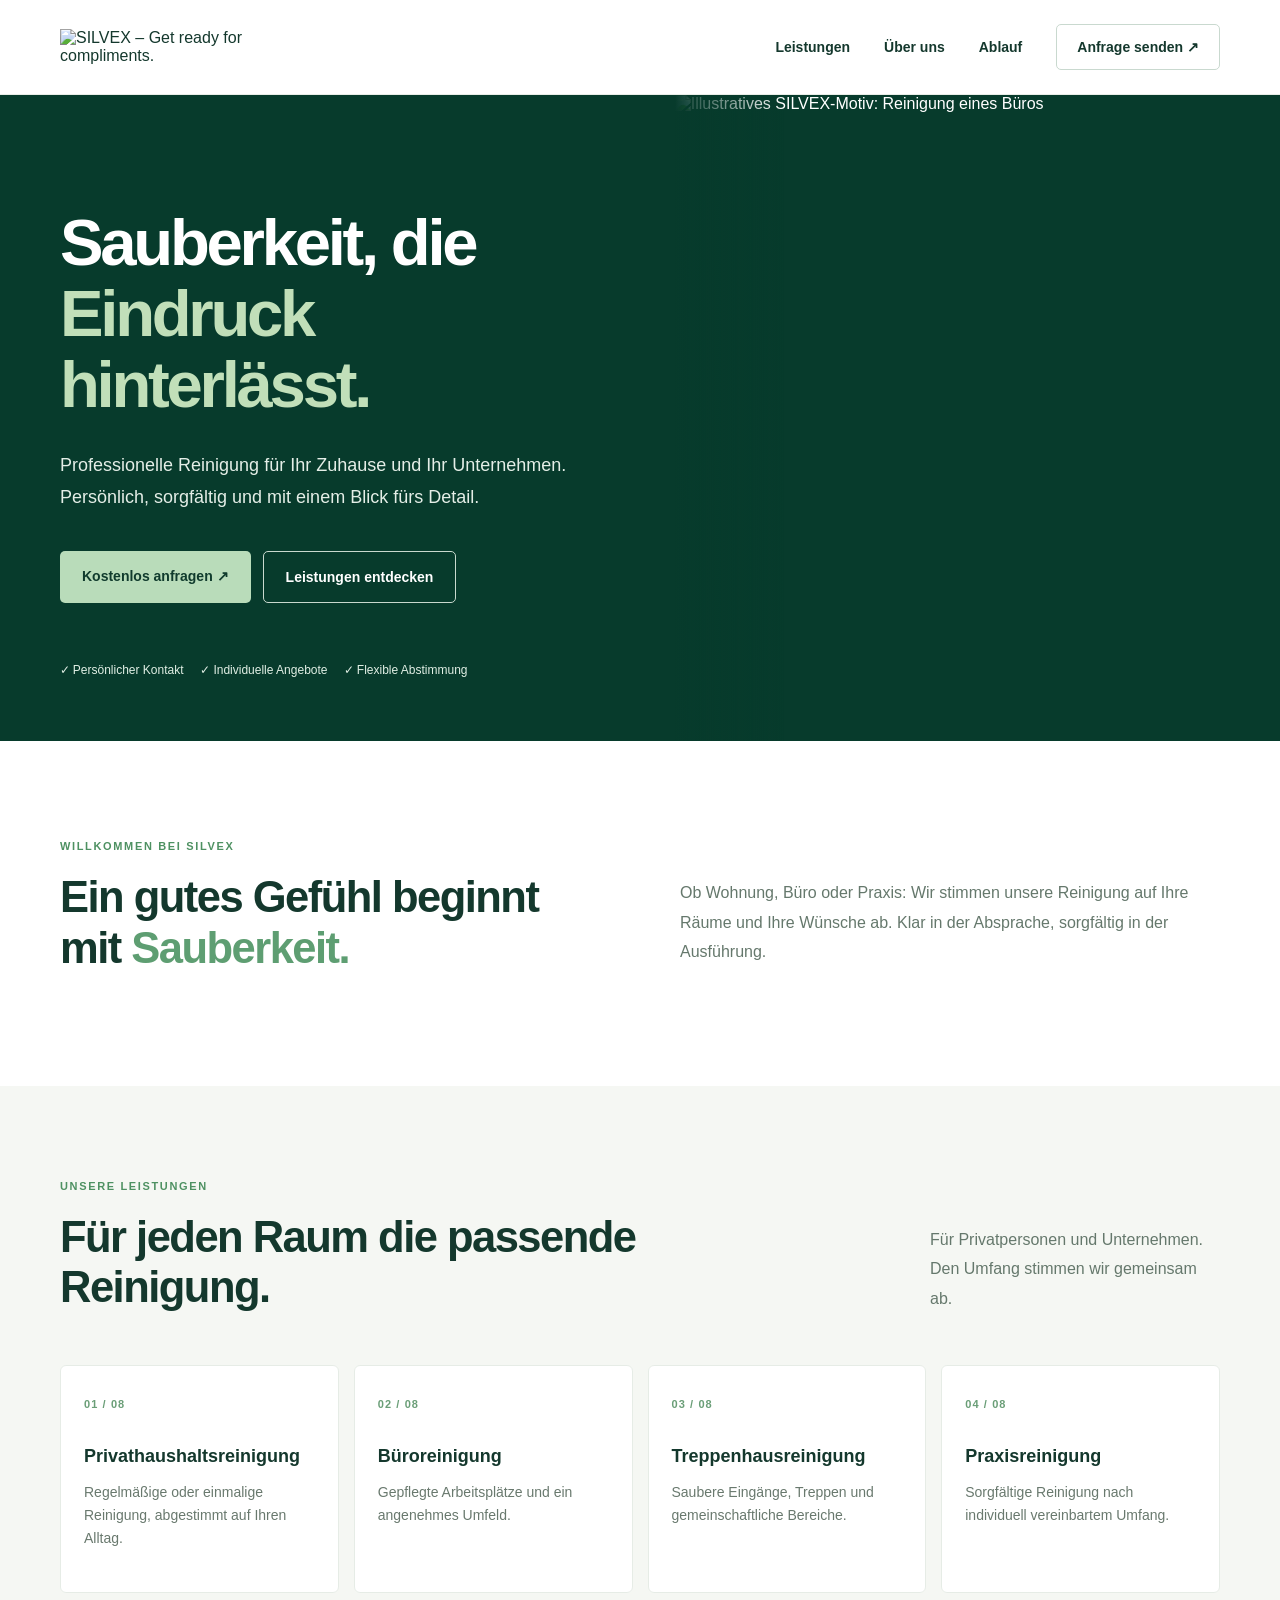
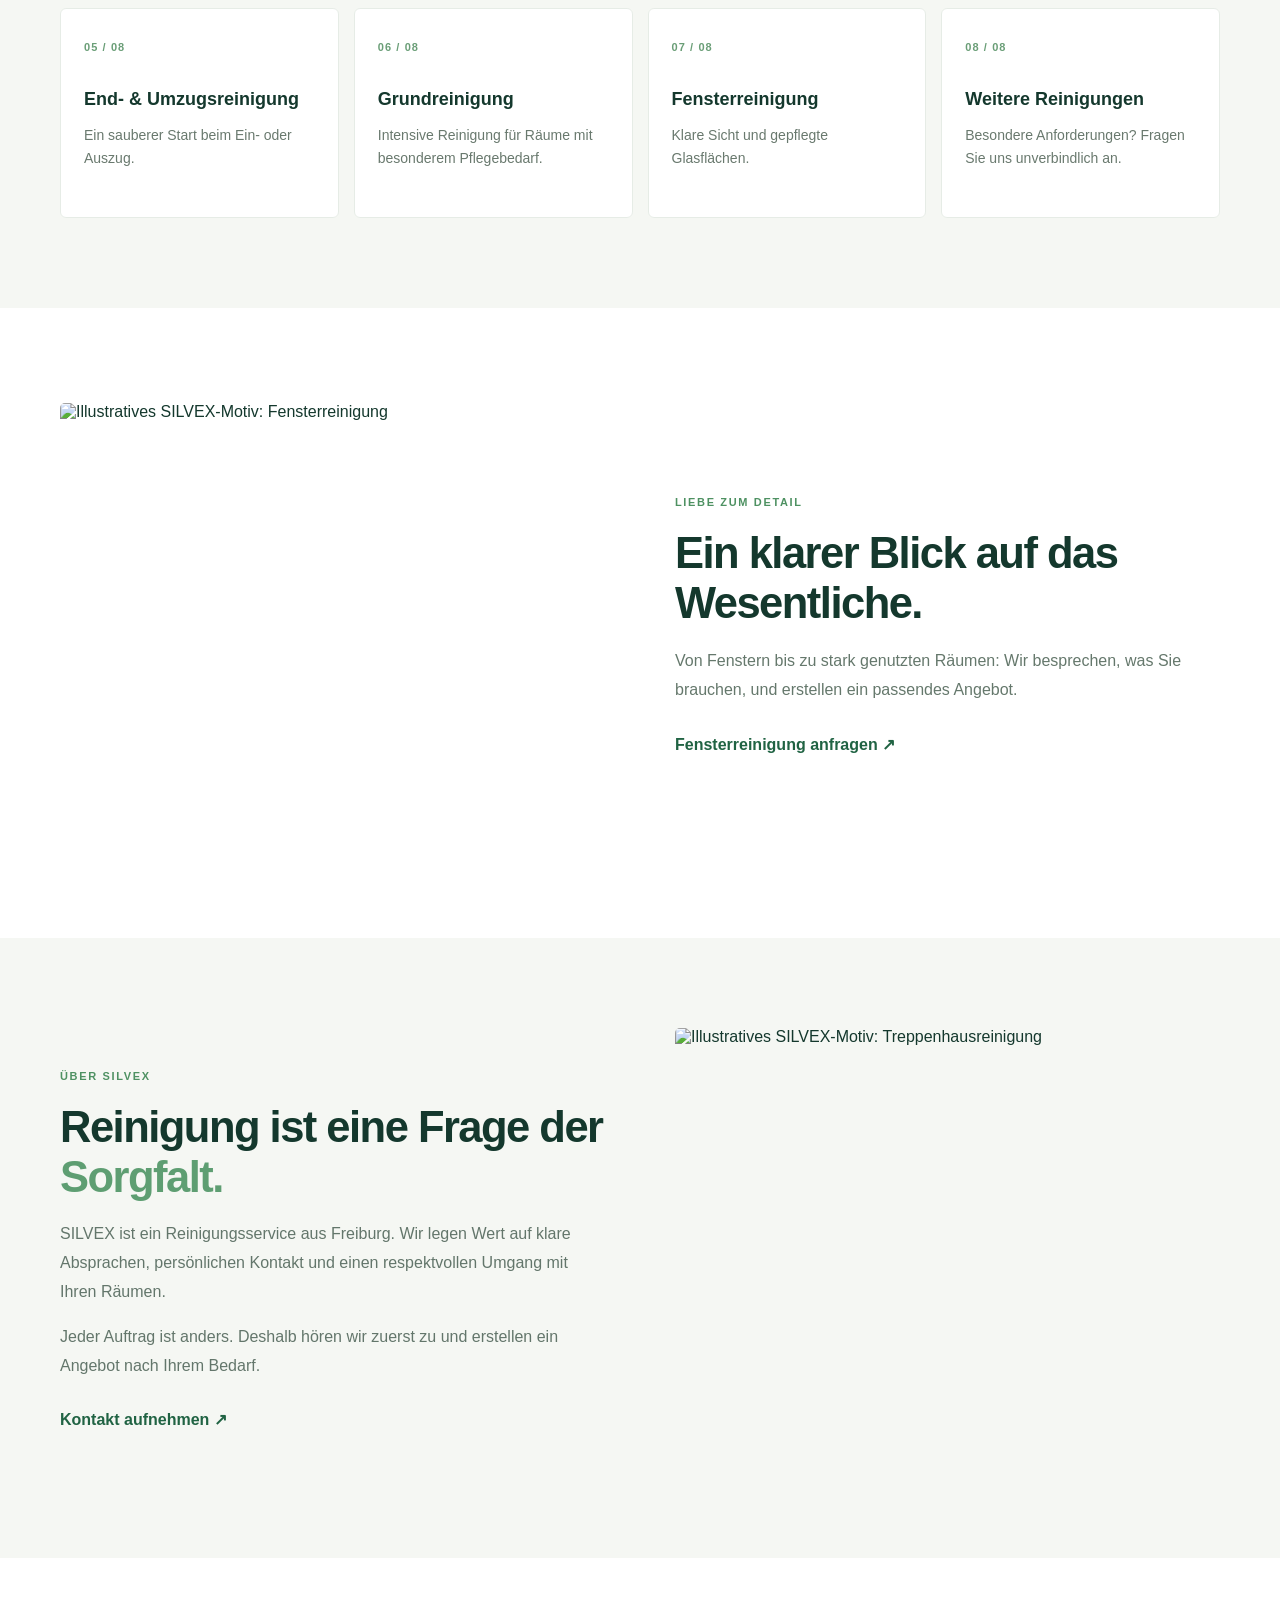
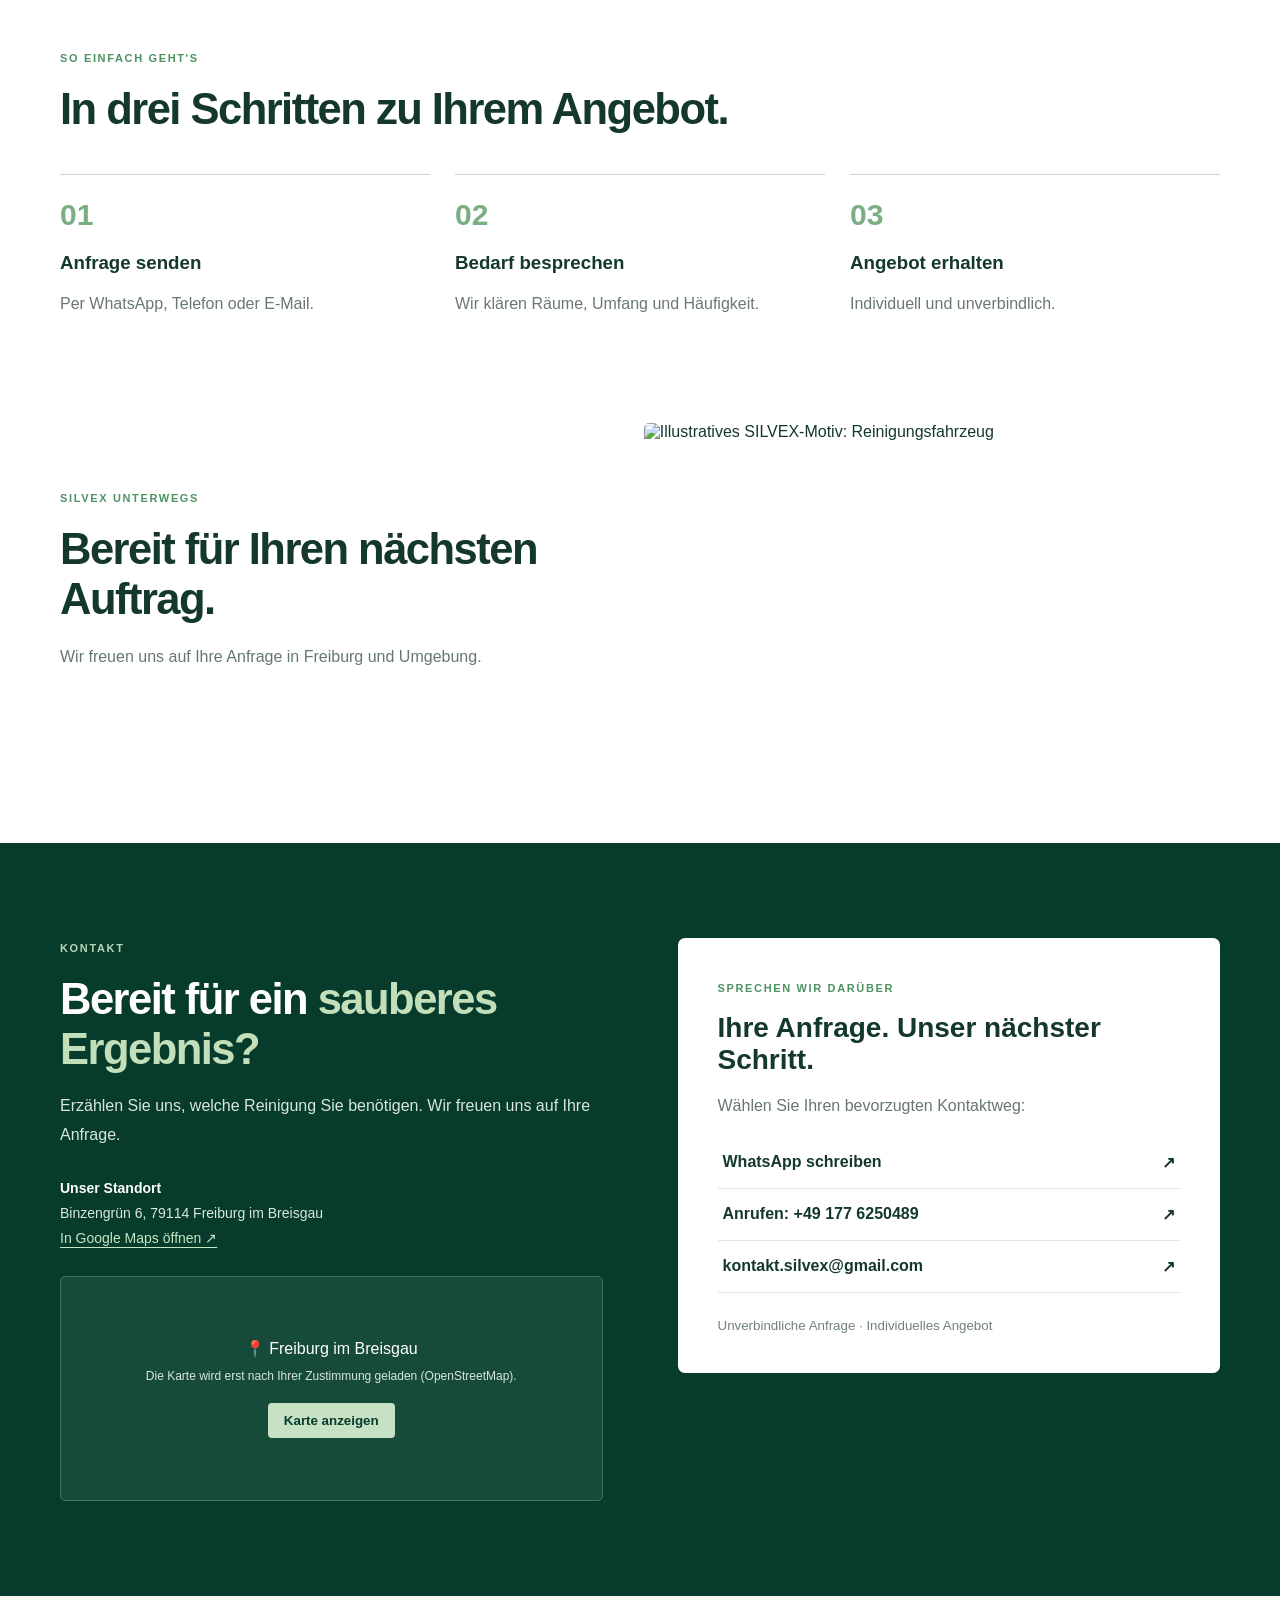
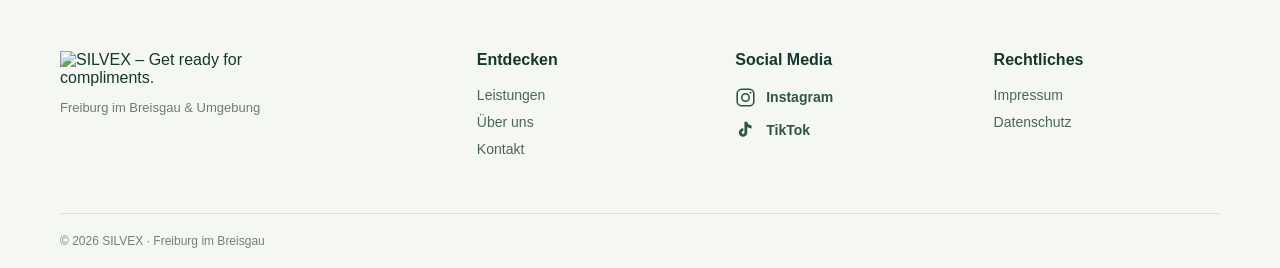
==== index.html @ 8d00cd8f "Add files via upload" ====
<!doctype html><html lang="de"><head><meta charset="utf-8"><meta name="viewport" content="width=device-width,initial-scale=1"><meta name="theme-color" content="#083a2b"><meta name="description" content="SILVEX Reinigung in Freiburg: Privathaushalte, Büros, Treppenhäuser, Praxen, Fenster und mehr. Jetzt unverbindlich anfragen."><title>SILVEX | Reinigung in Freiburg</title><link rel="stylesheet" href="styles.css"></head><body>
<header class="top"><div class="wrap nav"><a class="brand" href="#start"><img src="assets/silvex-logo.webp" alt="SILVEX – Get ready for compliments."></a><button class="menu" aria-expanded="false" aria-controls="navlinks" aria-label="Menü öffnen">☰</button><nav id="navlinks"><a href="#leistungen">Leistungen</a><a href="#ueber-uns">Über uns</a><a href="#ablauf">Ablauf</a><a class="navcta" href="#kontakt">Anfrage senden ↗</a></nav></div></header>
<main><section class="hero" id="start"><div class="wrap hero-grid"><div class="hero-text"><h1>Sauberkeit, die <em>Eindruck hinterlässt.</em></h1><p>Professionelle Reinigung für Ihr Zuhause und Ihr Unternehmen. Persönlich, sorgfältig und mit einem Blick fürs Detail.</p><div class="actions"><a class="btn primary" href="#kontakt">Kostenlos anfragen ↗</a><a class="btn outline" href="#leistungen">Leistungen entdecken</a></div><div class="trust"><span>✓ Persönlicher Kontakt</span><span>✓ Individuelle Angebote</span><span>✓ Flexible Abstimmung</span></div></div><div class="hero-photo"><img src="assets/buero.webp" alt="Illustratives SILVEX-Motiv: Reinigung eines Büros"></div></div></section>
<section class="intro wrap"><span class="kicker">WILLKOMMEN BEI SILVEX</span><div class="intro-grid"><h2>Ein gutes Gefühl beginnt mit <i>Sauberkeit.</i></h2><p>Ob Wohnung, Büro oder Praxis: Wir stimmen unsere Reinigung auf Ihre Räume und Ihre Wünsche ab. Klar in der Absprache, sorgfältig in der Ausführung.</p></div></section>
<section class="services" id="leistungen"><div class="wrap"><div class="section-head"><div><span class="kicker">UNSERE LEISTUNGEN</span><h2>Für jeden Raum die passende Reinigung.</h2></div><p>Für Privatpersonen und Unternehmen. Den Umfang stimmen wir gemeinsam ab.</p></div><div class="cards"><article class="service"><span class="num">01 / 08</span><h3>Privathaushaltsreinigung</h3><p>Regelmäßige oder einmalige Reinigung, abgestimmt auf Ihren Alltag.</p></article><article class="service"><span class="num">02 / 08</span><h3>Büroreinigung</h3><p>Gepflegte Arbeitsplätze und ein angenehmes Umfeld.</p></article><article class="service"><span class="num">03 / 08</span><h3>Treppenhausreinigung</h3><p>Saubere Eingänge, Treppen und gemeinschaftliche Bereiche.</p></article><article class="service"><span class="num">04 / 08</span><h3>Praxisreinigung</h3><p>Sorgfältige Reinigung nach individuell vereinbartem Umfang.</p></article><article class="service"><span class="num">05 / 08</span><h3>End- & Umzugsreinigung</h3><p>Ein sauberer Start beim Ein- oder Auszug.</p></article><article class="service"><span class="num">06 / 08</span><h3>Grundreinigung</h3><p>Intensive Reinigung für Räume mit besonderem Pflegebedarf.</p></article><article class="service"><span class="num">07 / 08</span><h3>Fensterreinigung</h3><p>Klare Sicht und gepflegte Glasflächen.</p></article><article class="service"><span class="num">08 / 08</span><h3>Weitere Reinigungen</h3><p>Besondere Anforderungen? Fragen Sie uns unverbindlich an.</p></article></div></div></section>
<section class="feature wrap"><div class="feature-photo"><img loading="lazy" src="assets/fenster.webp" alt="Illustratives SILVEX-Motiv: Fensterreinigung"></div><div class="feature-text"><span class="kicker">LIEBE ZUM DETAIL</span><h2>Ein klarer Blick auf das Wesentliche.</h2><p>Von Fenstern bis zu stark genutzten Räumen: Wir besprechen, was Sie brauchen, und erstellen ein passendes Angebot.</p><a class="text-link" href="#kontakt">Fensterreinigung anfragen ↗</a></div></section>
<section class="about" id="ueber-uns"><div class="wrap about-grid"><div class="about-copy"><span class="kicker">ÜBER SILVEX</span><h2>Reinigung ist eine Frage der <i>Sorgfalt.</i></h2><p>SILVEX ist ein Reinigungsservice aus Freiburg. Wir legen Wert auf klare Absprachen, persönlichen Kontakt und einen respektvollen Umgang mit Ihren Räumen.</p><p>Jeder Auftrag ist anders. Deshalb hören wir zuerst zu und erstellen ein Angebot nach Ihrem Bedarf.</p><a class="text-link" href="#kontakt">Kontakt aufnehmen ↗</a></div><div class="about-photo"><img loading="lazy" src="assets/treppen.webp" alt="Illustratives SILVEX-Motiv: Treppenhausreinigung"></div></div></section>
<section class="process" id="ablauf"><div class="wrap"><span class="kicker">SO EINFACH GEHT'S</span><h2>In drei Schritten zu Ihrem Angebot.</h2><div class="steps"><div><b>01</b><h3>Anfrage senden</h3><p>Per WhatsApp, Telefon oder E-Mail.</p></div><div><b>02</b><h3>Bedarf besprechen</h3><p>Wir klären Räume, Umfang und Häufigkeit.</p></div><div><b>03</b><h3>Angebot erhalten</h3><p>Individuell und unverbindlich.</p></div></div></div></section>
<section class="showcase wrap"><div><span class="kicker">SILVEX UNTERWEGS</span><h2>Bereit für Ihren nächsten Auftrag.</h2><p>Wir freuen uns auf Ihre Anfrage in Freiburg und Umgebung.</p></div><img loading="lazy" src="assets/fahrzeug.webp" alt="Illustratives SILVEX-Motiv: Reinigungsfahrzeug"></section>
<section class="contact" id="kontakt"><div class="wrap contact-grid"><div><span class="kicker light">KONTAKT</span><h2>Bereit für ein <i>sauberes Ergebnis?</i></h2><p>Erzählen Sie uns, welche Reinigung Sie benötigen. Wir freuen uns auf Ihre Anfrage.</p><div class="location"><strong>Unser Standort</strong><span>Binzengrün 6, 79114 Freiburg im Breisgau</span><a href="https://www.google.com/maps/search/?api=1&query=Binzengr%C3%BCn+6%2C+79114+Freiburg+im+Breisgau" target="_blank" rel="noopener noreferrer">In Google Maps öffnen ↗</a></div><div class="map" id="map"><div id="map-placeholder"><span>📍 Freiburg im Breisgau</span><p>Die Karte wird erst nach Ihrer Zustimmung geladen (OpenStreetMap).</p><button id="load-map" type="button">Karte anzeigen</button></div></div></div><div class="contact-card"><span class="kicker">SPRECHEN WIR DARÜBER</span><h3>Ihre Anfrage. Unser nächster Schritt.</h3><p>Wählen Sie Ihren bevorzugten Kontaktweg:</p><a class="contact-button" href="https://wa.me/491776250489?text=Hallo%20SILVEX%2C%20ich%20interessiere%20mich%20f%C3%BCr%20eine%20Reinigung." target="_blank" rel="noopener noreferrer">WhatsApp schreiben <span>↗</span></a><a class="contact-button" href="tel:+491776250489">Anrufen: +49 177 6250489 <span>↗</span></a><a class="contact-button" href="mailto:kontakt.silvex@gmail.com?subject=Reinigungsanfrage%20SILVEX">kontakt.silvex@gmail.com <span>↗</span></a><small>Unverbindliche Anfrage · Individuelles Angebot</small></div></div></section></main>
<footer><div class="wrap footer-grid"><div><img class="footer-logo" src="assets/silvex-logo.webp" alt="SILVEX – Get ready for compliments."><p>Freiburg im Breisgau & Umgebung</p></div><div><strong>Entdecken</strong><a href="#leistungen">Leistungen</a><a href="#ueber-uns">Über uns</a><a href="#kontakt">Kontakt</a></div><div><strong>Social Media</strong><div class="social-links" aria-label="SILVEX in sozialen Netzwerken"><a href="https://www.instagram.com/silvex.de?rpxt=MTkzZTcwdHBvdG4zZg==" target="_blank" rel="noopener noreferrer" aria-label="SILVEX auf Instagram"><svg viewBox="0 0 24 24" aria-hidden="true"><rect x="2.5" y="2.5" width="19" height="19" rx="5"/><circle cx="12" cy="12" r="4.2"/><circle class="social-dot" cx="17.7" cy="6.5" r="1.1"/></svg><span>Instagram</span></a><a href="https://www.tiktok.com/@silvex.de" target="_blank" rel="noopener noreferrer" aria-label="SILVEX auf TikTok"><svg viewBox="0 0 24 24" aria-hidden="true"><path d="M14 2v12.3a4.8 4.8 0 1 1-4.5-4.8v3.2a1.6 1.6 0 1 0 1.3 1.6V2h3.2c.4 2.4 2 4 4.9 4.3v3.3c-1.8-.1-3.5-.8-4.9-2Z"/></svg><span>TikTok</span></a></div></div><div><strong>Rechtliches</strong><a href="impressum.html">Impressum</a><a href="datenschutz.html">Datenschutz</a></div></div><div class="wrap copyright">© <span id="year"></span> SILVEX · Freiburg im Breisgau</div></footer><script src="script.js"></script></body></html>
---- styles.css ----
*{box-sizing:border-box}html{scroll-behavior:smooth}body{margin:0;font-family:Arial,Helvetica,sans-serif;color:#14382d;background:#fff}a{color:inherit;text-decoration:none}img{max-width:100%;display:block}.wrap{width:min(1160px,calc(100% - 48px));margin:auto}.top{position:sticky;top:0;z-index:10;background:#fff;border-bottom:1px solid #e8ede7}.nav{height:94px;display:flex;align-items:center;justify-content:space-between;gap:24px}.brand{width:235px;flex-shrink:0}.brand img{width:100%;height:auto}.nav nav{display:flex;align-items:center;gap:34px;font-weight:600;font-size:14px}.nav nav a:hover{color:#3c9955}.navcta{padding:14px 20px;border:1px solid #c9d9cf;border-radius:5px}.menu{display:none;background:none;border:1px solid #d6dfd9;padding:10px;border-radius:5px}.hero{background:#073b2c;color:#fff}.hero-grid{display:grid;grid-template-columns:53% 47%;min-height:610px}.hero-text{padding:112px 42px 64px 0;align-self:center}.hero h1{font-size:clamp(42px,5.1vw,72px);line-height:1.09;letter-spacing:-.05em;margin:0 0 30px;font-weight:800}.hero h1 em{color:#c1dfb9;font-style:normal}.hero p{font-size:18px;line-height:1.75;color:#e4eee7;max-width:580px}.actions{display:flex;gap:12px;flex-wrap:wrap;margin:38px 0 60px}.btn{display:inline-block;padding:17px 22px;border-radius:5px;font-weight:700;font-size:14px}.primary{background:#b9dcba;color:#103b2d}.primary:hover{background:#d5edd4}.outline{border:1px solid #c9d9ce;color:#fff}.outline:hover{background:#ffffff15}.trust{display:flex;flex-wrap:wrap;gap:16px;color:#e1efe5;font-size:12px}.hero-photo{position:relative;min-height:470px;overflow:hidden}.hero-photo img{width:100%;height:100%;object-fit:cover;object-position:center}.hero-photo:after{content:'';position:absolute;inset:0;background:linear-gradient(90deg,#073b2c 0%,transparent 20%)}.kicker{color:#4e9162;font-weight:800;letter-spacing:.15em;font-size:11px}.intro{padding:95px 0}.intro-grid{display:grid;grid-template-columns:1fr 1fr;gap:80px;align-items:center}.intro h2,.section-head h2,.feature h2,.about h2,.process h2,.showcase h2,.contact h2{font-size:clamp(31px,3.4vw,47px);line-height:1.15;letter-spacing:-.035em;margin:18px 0}.intro i,.about i,.contact i{color:#5e9e72;font-style:normal}.intro p,.section-head p,.feature p,.about p,.showcase p{line-height:1.85;color:#65786c}.services{background:#f5f7f3;padding:90px 0}.section-head{display:flex;justify-content:space-between;gap:50px;align-items:end;margin-bottom:35px}.section-head h2{max-width:620px}.section-head p{max-width:290px}.cards{display:grid;grid-template-columns:repeat(4,1fr);gap:15px}.service{padding:28px 23px;background:#fff;border:1px solid #e6ece6;border-radius:6px;min-height:210px}.num{font-size:11px;color:#6a9e77;letter-spacing:.1em;font-weight:700}.service h3{font-size:18px;margin:34px 0 12px}.service p{color:#69796e;font-size:14px;line-height:1.65}.feature,.about-grid{display:grid;grid-template-columns:1fr 1fr;gap:70px;align-items:center}.feature{padding:95px 0}.feature-photo,.about-photo{height:440px;overflow:hidden;border-radius:5px}.feature-photo img,.about-photo img{width:100%;height:100%;object-fit:cover}.text-link{font-weight:700;color:#206343;display:inline-block;margin-top:14px}.about{background:#f5f7f3;padding:90px 0}.about-copy p{line-height:1.8;color:#63766b}.process{padding:90px 0}.steps{display:grid;grid-template-columns:repeat(3,1fr);gap:25px;margin-top:40px}.steps>div{border-top:1px solid #cbdad0;padding-top:23px}.steps b{font-size:30px;color:#7aaf84}.steps h3{margin:20px 0 9px}.steps p{color:#69796e;line-height:1.7}.showcase{padding:0 0 90px;display:grid;grid-template-columns:1fr 1.1fr;gap:60px;align-items:center}.showcase img{width:100%;height:330px;object-fit:cover;border-radius:5px}.contact{background:#073b2c;color:#fff;padding:95px 0}.contact-grid{display:grid;grid-template-columns:1fr 1fr;gap:75px}.contact h2 i{color:#c2dfba}.contact p{color:#d9e6dc;line-height:1.8}.light{color:#b7d6b5}.location{margin:30px 0;display:flex;flex-direction:column;gap:9px;font-size:14px}.location span{color:#d8e9db}.location a{color:#c6e7c4;text-decoration:underline;text-underline-offset:4px}.map{height:225px;background:#164b39;border:1px solid #447260;border-radius:5px;overflow:hidden}.map iframe{border:0;width:100%;height:100%}#map-placeholder{height:100%;display:flex;align-items:center;justify-content:center;flex-direction:column;text-align:center;padding:15px}#map-placeholder p{font-size:12px;margin:8px 0 15px}#load-map{background:#c6e1c3;border:0;border-radius:4px;padding:10px 16px;color:#073b2c;cursor:pointer;font-weight:700}.contact-card{background:#fff;color:#14382d;padding:40px;border-radius:7px;align-self:start}.contact-card h3{font-size:28px;margin:16px 0}.contact-card p{color:#66786d}.contact-button{display:flex;justify-content:space-between;gap:10px;padding:16px 5px;border-bottom:1px solid #e0e9e1;font-weight:700;overflow-wrap:anywhere}.contact-button:hover{color:#398c4b}.contact-card small{display:block;color:#718274;margin-top:25px}footer{background:#f5f7f3;padding:55px 0 20px}.footer-grid{display:grid;grid-template-columns:2fr 1fr 1fr;gap:50px}.footer-logo{width:280px;max-width:100%}.footer-grid p{font-size:13px;color:#6d7d70}.footer-grid strong{display:block;margin-bottom:18px}.footer-grid a{display:block;font-size:14px;margin:11px 0;color:#4c6656}.copyright{border-top:1px solid #d9e3d9;margin-top:45px;padding-top:20px;color:#738175;font-size:12px}.legal{max-width:800px;margin:65px auto 100px;padding:0 24px;line-height:1.75}.legal h1{font-size:42px}.legal h2{margin-top:35px}.warning{background:#fff6e9;border:1px solid #e5c9a3;padding:20px;border-radius:6px}.legal a{text-decoration:underline}.legal-back{color:#246f43;font-weight:700}@media(max-width:850px){.hero-grid,.feature,.about-grid,.showcase,.contact-grid{grid-template-columns:1fr}.hero-text{padding:70px 0 35px}.hero-photo{min-height:360px}.hero-photo:after{display:none}.cards{grid-template-columns:repeat(2,1fr)}.feature,.about-grid,.showcase,.contact-grid{gap:30px}.intro-grid{gap:25px}.nav nav{gap:15px}.brand{width:190px}}@media(max-width:620px){.wrap{width:min(100% - 32px,1160px)}.nav{height:76px}.brand{width:165px}.menu{display:block}.nav nav{display:none;position:absolute;top:76px;left:0;right:0;background:white;padding:22px;box-shadow:0 10px 25px #12331d19;flex-direction:column;align-items:stretch}.nav nav.open{display:flex}.hero h1{font-size:44px}.hero p{font-size:16px}.trust{gap:10px}.hero-photo{min-height:300px}.intro,.services,.feature,.about,.process,.contact{padding-top:65px;padding-bottom:65px}.intro-grid,.section-head{display:block}.cards{grid-template-columns:1fr}.service{min-height:0}.service h3{margin-top:18px}.steps{grid-template-columns:1fr}.feature-photo,.about-photo{height:320px}.showcase{padding-bottom:65px}.showcase img{height:260px}.contact-card{padding:24px}.footer-grid{grid-template-columns:1fr 1fr}.footer-grid>div:first-child{grid-column:1/-1}.footer-logo{width:240px}}
/* V4: quiet, accessible premium motion and social links */
html{scroll-behavior:smooth;scroll-padding-top:90px}
:focus-visible{outline:3px solid #75b878;outline-offset:4px}
.btn,.contact-button,.navcta,.service,.social-links a{transition:transform .22s ease,box-shadow .22s ease,background-color .22s ease,border-color .22s ease}
@media(hover:hover){.btn:hover,.contact-button:hover{transform:translateY(-3px);box-shadow:0 12px 24px #061c151f}.service:hover{transform:translateY(-5px);box-shadow:0 18px 35px #102f1e12}.social-links a:hover{transform:translateX(4px);color:#116f40}}
.hero-text>*{animation:heroRise .7s both}.hero-text>h1{animation-delay:.07s}.hero-text>p{animation-delay:.17s}.hero-text>.actions{animation-delay:.27s}.hero-text>.trust{animation-delay:.36s}
@keyframes heroRise{from{opacity:0;transform:translateY(15px)}to{opacity:1;transform:translateY(0)}}
.reveal-ready{opacity:0;transform:translateY(24px);transition:opacity .75s ease,transform .75s ease}.reveal-ready.is-visible{opacity:1;transform:translateY(0)}
.social-links{display:flex;flex-direction:column;gap:12px}.social-links a{display:inline-flex;align-items:center;gap:10px;margin:0;color:#2d5541;font-weight:600}.social-links svg{width:21px;height:21px;fill:none;stroke:currentColor;stroke-width:1.8;stroke-linecap:round;stroke-linejoin:round}.social-links .social-dot{fill:currentColor;stroke:none}.social-links a:nth-child(2) svg{fill:currentColor;stroke:none}
.footer-grid{grid-template-columns:1.7fr 1fr 1fr 1fr;gap:32px}
@media(max-width:850px){.footer-grid{grid-template-columns:repeat(2,minmax(0,1fr))}}
@media(max-width:620px){.footer-grid{grid-template-columns:repeat(2,minmax(0,1fr));gap:24px}.footer-grid>div:first-child{grid-column:1/-1}}
@media(prefers-reduced-motion:reduce){html{scroll-behavior:auto}.hero-text>*{animation:none}.reveal-ready{opacity:1;transform:none;transition:none}.btn,.contact-button,.navcta,.service,.social-links a{transition:none}}
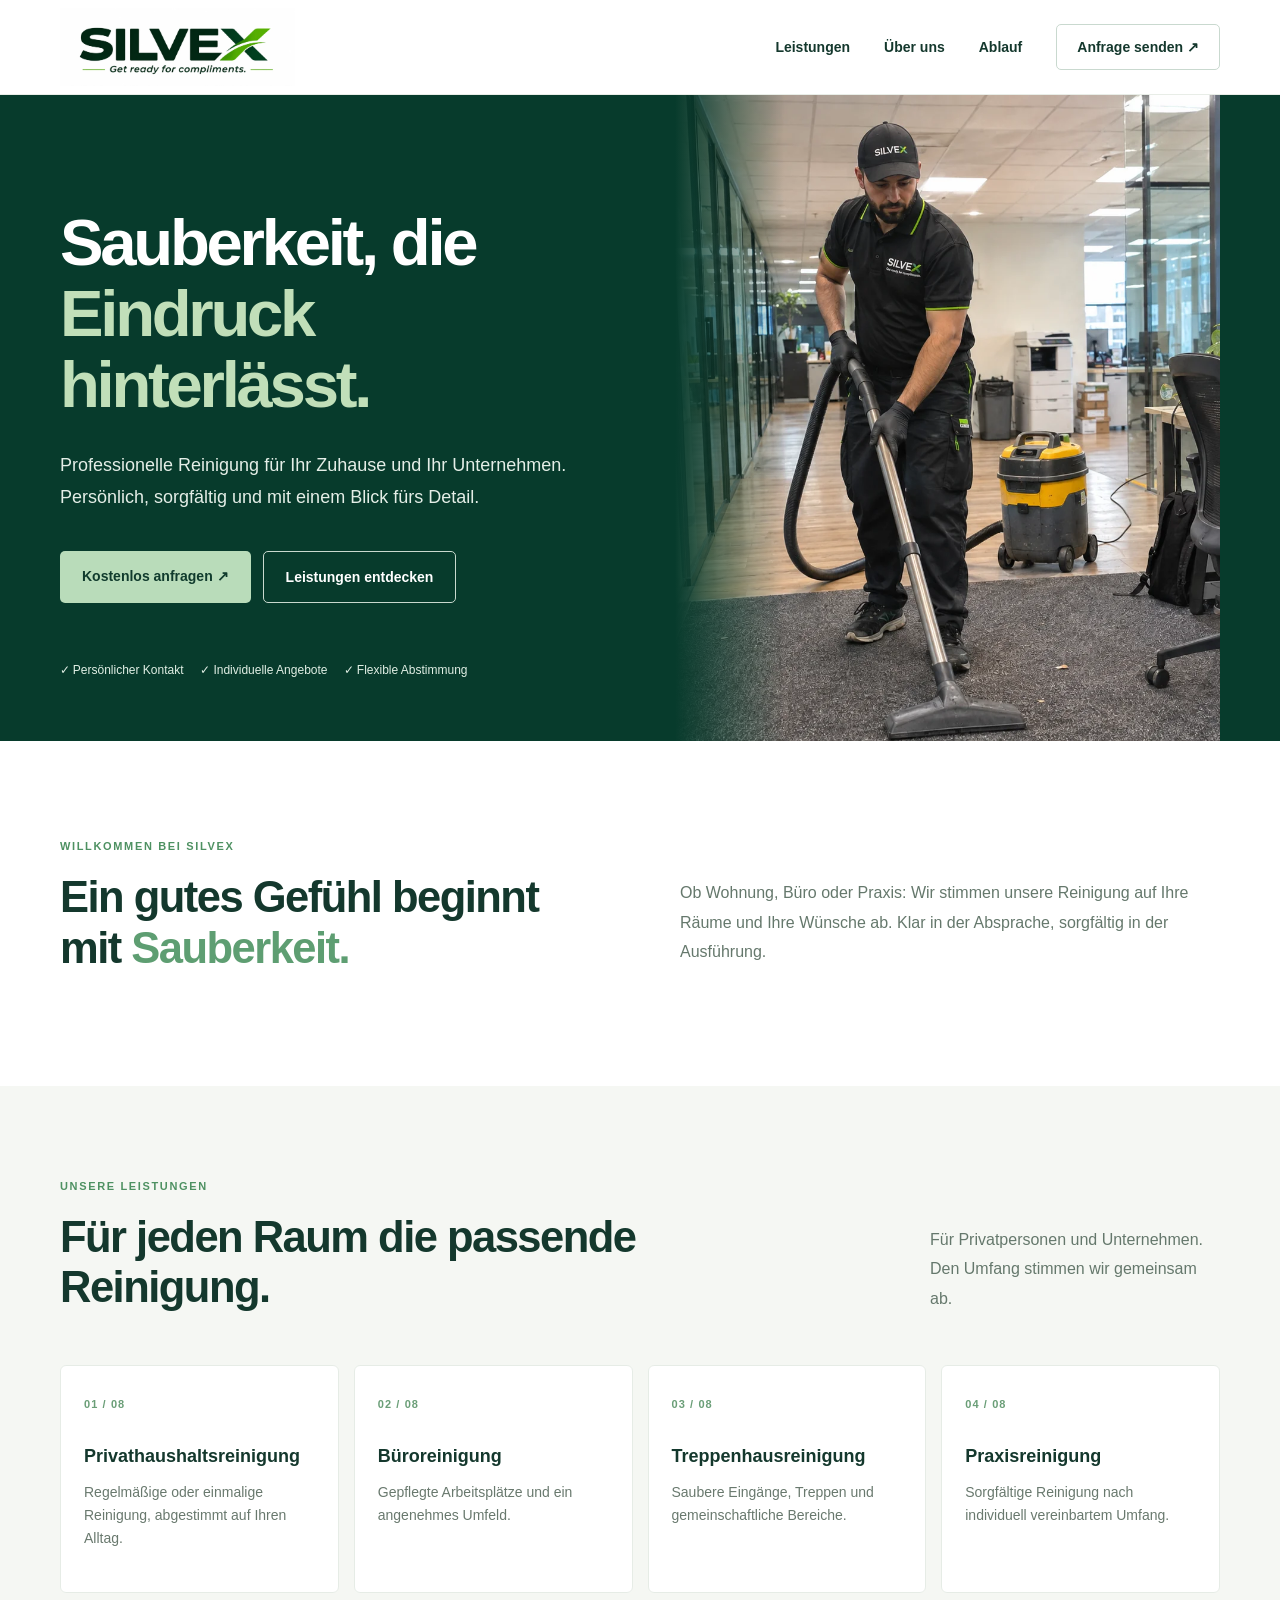
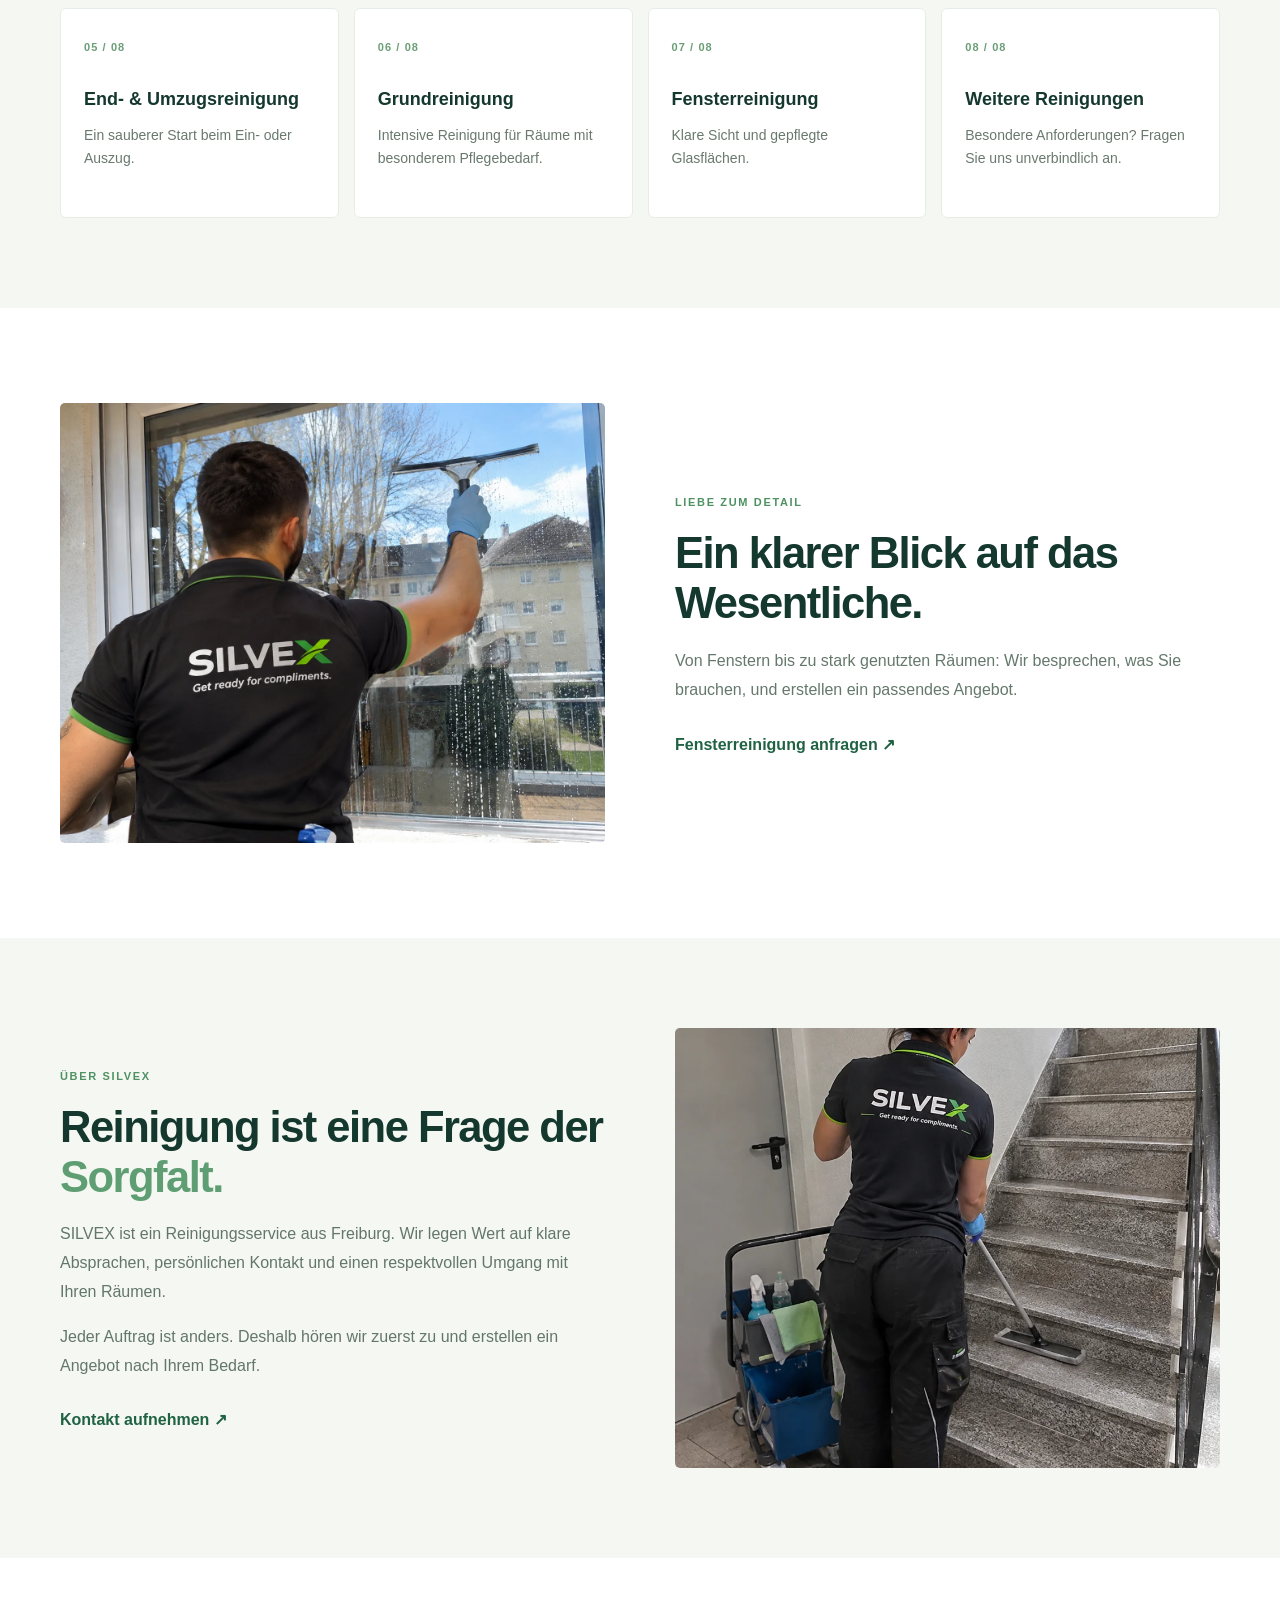
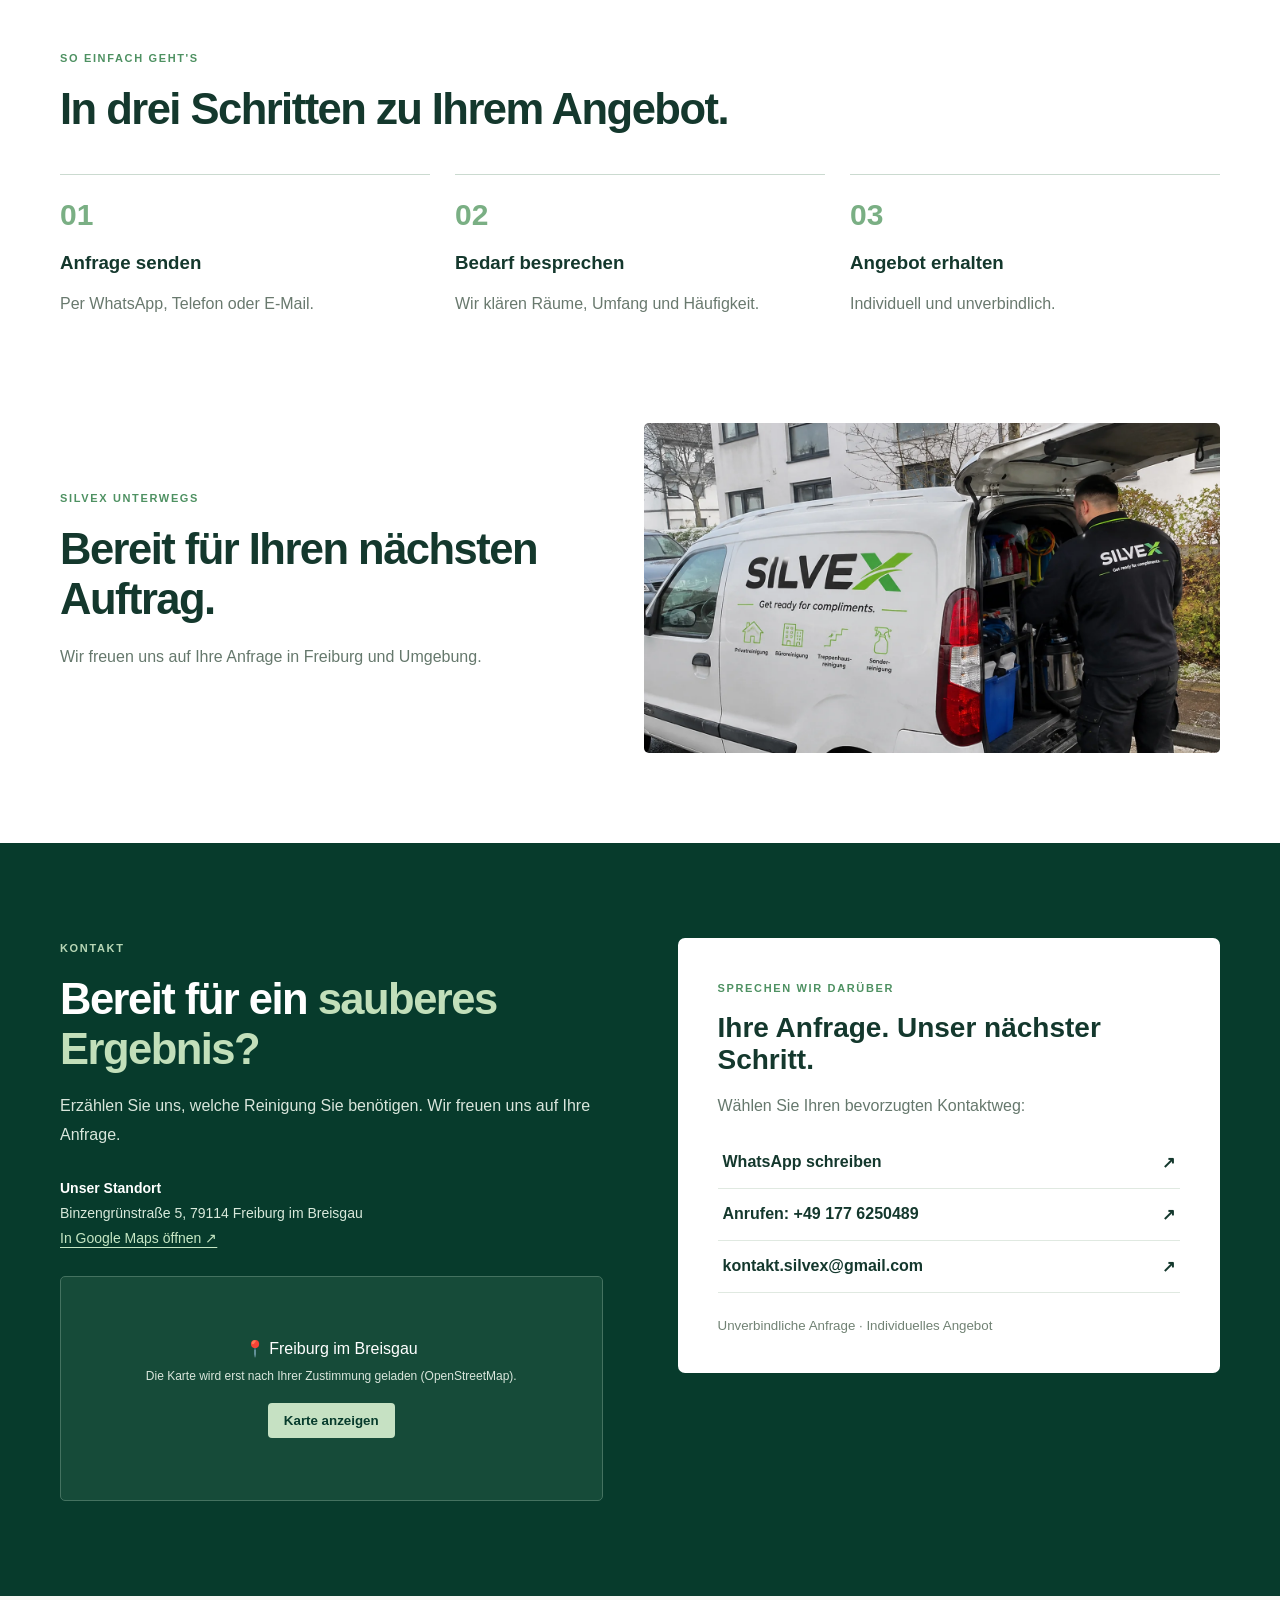
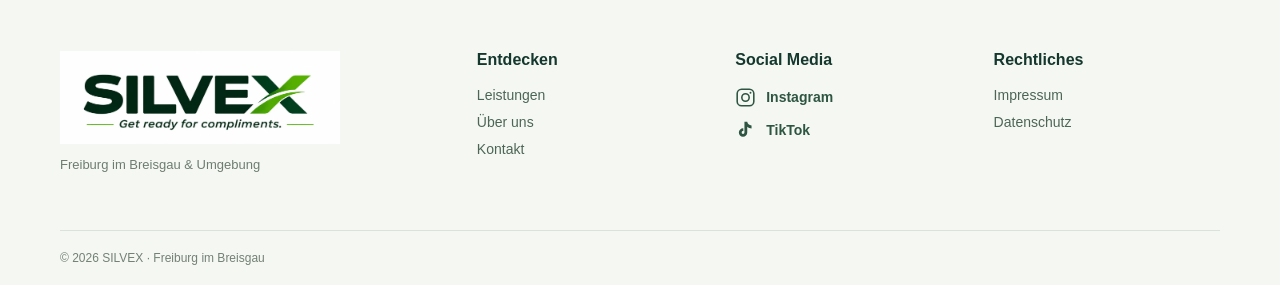
==== commit 805bde03: "Add files via upload" ====
--- a/index.html
+++ b/index.html
@@ -1,11 +1,11 @@
 <!doctype html><html lang="de"><head><meta charset="utf-8"><meta name="viewport" content="width=device-width,initial-scale=1"><meta name="theme-color" content="#083a2b"><meta name="description" content="SILVEX Reinigung in Freiburg: Privathaushalte, Büros, Treppenhäuser, Praxen, Fenster und mehr. Jetzt unverbindlich anfragen."><title>SILVEX | Reinigung in Freiburg</title><link rel="stylesheet" href="styles.css"></head><body>
-<header class="top"><div class="wrap nav"><a class="brand" href="#start"><img src="assets/silvex-logo.webp" alt="SILVEX – Get ready for compliments."></a><button class="menu" aria-expanded="false" aria-controls="navlinks" aria-label="Menü öffnen">☰</button><nav id="navlinks"><a href="#leistungen">Leistungen</a><a href="#ueber-uns">Über uns</a><a href="#ablauf">Ablauf</a><a class="navcta" href="#kontakt">Anfrage senden ↗</a></nav></div></header>
-<main><section class="hero" id="start"><div class="wrap hero-grid"><div class="hero-text"><h1>Sauberkeit, die <em>Eindruck hinterlässt.</em></h1><p>Professionelle Reinigung für Ihr Zuhause und Ihr Unternehmen. Persönlich, sorgfältig und mit einem Blick fürs Detail.</p><div class="actions"><a class="btn primary" href="#kontakt">Kostenlos anfragen ↗</a><a class="btn outline" href="#leistungen">Leistungen entdecken</a></div><div class="trust"><span>✓ Persönlicher Kontakt</span><span>✓ Individuelle Angebote</span><span>✓ Flexible Abstimmung</span></div></div><div class="hero-photo"><img src="assets/buero.webp" alt="Illustratives SILVEX-Motiv: Reinigung eines Büros"></div></div></section>
+<header class="top"><div class="wrap nav"><a class="brand" href="#start"><img src="silvex-logo.webp" alt="SILVEX – Get ready for compliments."></a><button class="menu" aria-expanded="false" aria-controls="navlinks" aria-label="Menü öffnen">☰</button><nav id="navlinks"><a href="#leistungen">Leistungen</a><a href="#ueber-uns">Über uns</a><a href="#ablauf">Ablauf</a><a class="navcta" href="#kontakt">Anfrage senden ↗</a></nav></div></header>
+<main><section class="hero" id="start"><div class="wrap hero-grid"><div class="hero-text"><h1>Sauberkeit, die <em>Eindruck hinterlässt.</em></h1><p>Professionelle Reinigung für Ihr Zuhause und Ihr Unternehmen. Persönlich, sorgfältig und mit einem Blick fürs Detail.</p><div class="actions"><a class="btn primary" href="#kontakt">Kostenlos anfragen ↗</a><a class="btn outline" href="#leistungen">Leistungen entdecken</a></div><div class="trust"><span>✓ Persönlicher Kontakt</span><span>✓ Individuelle Angebote</span><span>✓ Flexible Abstimmung</span></div></div><div class="hero-photo"><img src="buero.webp" alt="Illustratives SILVEX-Motiv: Reinigung eines Büros"></div></div></section>
 <section class="intro wrap"><span class="kicker">WILLKOMMEN BEI SILVEX</span><div class="intro-grid"><h2>Ein gutes Gefühl beginnt mit <i>Sauberkeit.</i></h2><p>Ob Wohnung, Büro oder Praxis: Wir stimmen unsere Reinigung auf Ihre Räume und Ihre Wünsche ab. Klar in der Absprache, sorgfältig in der Ausführung.</p></div></section>
 <section class="services" id="leistungen"><div class="wrap"><div class="section-head"><div><span class="kicker">UNSERE LEISTUNGEN</span><h2>Für jeden Raum die passende Reinigung.</h2></div><p>Für Privatpersonen und Unternehmen. Den Umfang stimmen wir gemeinsam ab.</p></div><div class="cards"><article class="service"><span class="num">01 / 08</span><h3>Privathaushaltsreinigung</h3><p>Regelmäßige oder einmalige Reinigung, abgestimmt auf Ihren Alltag.</p></article><article class="service"><span class="num">02 / 08</span><h3>Büroreinigung</h3><p>Gepflegte Arbeitsplätze und ein angenehmes Umfeld.</p></article><article class="service"><span class="num">03 / 08</span><h3>Treppenhausreinigung</h3><p>Saubere Eingänge, Treppen und gemeinschaftliche Bereiche.</p></article><article class="service"><span class="num">04 / 08</span><h3>Praxisreinigung</h3><p>Sorgfältige Reinigung nach individuell vereinbartem Umfang.</p></article><article class="service"><span class="num">05 / 08</span><h3>End- & Umzugsreinigung</h3><p>Ein sauberer Start beim Ein- oder Auszug.</p></article><article class="service"><span class="num">06 / 08</span><h3>Grundreinigung</h3><p>Intensive Reinigung für Räume mit besonderem Pflegebedarf.</p></article><article class="service"><span class="num">07 / 08</span><h3>Fensterreinigung</h3><p>Klare Sicht und gepflegte Glasflächen.</p></article><article class="service"><span class="num">08 / 08</span><h3>Weitere Reinigungen</h3><p>Besondere Anforderungen? Fragen Sie uns unverbindlich an.</p></article></div></div></section>
-<section class="feature wrap"><div class="feature-photo"><img loading="lazy" src="assets/fenster.webp" alt="Illustratives SILVEX-Motiv: Fensterreinigung"></div><div class="feature-text"><span class="kicker">LIEBE ZUM DETAIL</span><h2>Ein klarer Blick auf das Wesentliche.</h2><p>Von Fenstern bis zu stark genutzten Räumen: Wir besprechen, was Sie brauchen, und erstellen ein passendes Angebot.</p><a class="text-link" href="#kontakt">Fensterreinigung anfragen ↗</a></div></section>
-<section class="about" id="ueber-uns"><div class="wrap about-grid"><div class="about-copy"><span class="kicker">ÜBER SILVEX</span><h2>Reinigung ist eine Frage der <i>Sorgfalt.</i></h2><p>SILVEX ist ein Reinigungsservice aus Freiburg. Wir legen Wert auf klare Absprachen, persönlichen Kontakt und einen respektvollen Umgang mit Ihren Räumen.</p><p>Jeder Auftrag ist anders. Deshalb hören wir zuerst zu und erstellen ein Angebot nach Ihrem Bedarf.</p><a class="text-link" href="#kontakt">Kontakt aufnehmen ↗</a></div><div class="about-photo"><img loading="lazy" src="assets/treppen.webp" alt="Illustratives SILVEX-Motiv: Treppenhausreinigung"></div></div></section>
+<section class="feature wrap"><div class="feature-photo"><img loading="lazy" src="fenster.webp" alt="Illustratives SILVEX-Motiv: Fensterreinigung"></div><div class="feature-text"><span class="kicker">LIEBE ZUM DETAIL</span><h2>Ein klarer Blick auf das Wesentliche.</h2><p>Von Fenstern bis zu stark genutzten Räumen: Wir besprechen, was Sie brauchen, und erstellen ein passendes Angebot.</p><a class="text-link" href="#kontakt">Fensterreinigung anfragen ↗</a></div></section>
+<section class="about" id="ueber-uns"><div class="wrap about-grid"><div class="about-copy"><span class="kicker">ÜBER SILVEX</span><h2>Reinigung ist eine Frage der <i>Sorgfalt.</i></h2><p>SILVEX ist ein Reinigungsservice aus Freiburg. Wir legen Wert auf klare Absprachen, persönlichen Kontakt und einen respektvollen Umgang mit Ihren Räumen.</p><p>Jeder Auftrag ist anders. Deshalb hören wir zuerst zu und erstellen ein Angebot nach Ihrem Bedarf.</p><a class="text-link" href="#kontakt">Kontakt aufnehmen ↗</a></div><div class="about-photo"><img loading="lazy" src="treppen.webp" alt="Illustratives SILVEX-Motiv: Treppenhausreinigung"></div></div></section>
 <section class="process" id="ablauf"><div class="wrap"><span class="kicker">SO EINFACH GEHT'S</span><h2>In drei Schritten zu Ihrem Angebot.</h2><div class="steps"><div><b>01</b><h3>Anfrage senden</h3><p>Per WhatsApp, Telefon oder E-Mail.</p></div><div><b>02</b><h3>Bedarf besprechen</h3><p>Wir klären Räume, Umfang und Häufigkeit.</p></div><div><b>03</b><h3>Angebot erhalten</h3><p>Individuell und unverbindlich.</p></div></div></div></section>
-<section class="showcase wrap"><div><span class="kicker">SILVEX UNTERWEGS</span><h2>Bereit für Ihren nächsten Auftrag.</h2><p>Wir freuen uns auf Ihre Anfrage in Freiburg und Umgebung.</p></div><img loading="lazy" src="assets/fahrzeug.webp" alt="Illustratives SILVEX-Motiv: Reinigungsfahrzeug"></section>
-<section class="contact" id="kontakt"><div class="wrap contact-grid"><div><span class="kicker light">KONTAKT</span><h2>Bereit für ein <i>sauberes Ergebnis?</i></h2><p>Erzählen Sie uns, welche Reinigung Sie benötigen. Wir freuen uns auf Ihre Anfrage.</p><div class="location"><strong>Unser Standort</strong><span>Binzengrün 6, 79114 Freiburg im Breisgau</span><a href="https://www.google.com/maps/search/?api=1&query=Binzengr%C3%BCn+6%2C+79114+Freiburg+im+Breisgau" target="_blank" rel="noopener noreferrer">In Google Maps öffnen ↗</a></div><div class="map" id="map"><div id="map-placeholder"><span>📍 Freiburg im Breisgau</span><p>Die Karte wird erst nach Ihrer Zustimmung geladen (OpenStreetMap).</p><button id="load-map" type="button">Karte anzeigen</button></div></div></div><div class="contact-card"><span class="kicker">SPRECHEN WIR DARÜBER</span><h3>Ihre Anfrage. Unser nächster Schritt.</h3><p>Wählen Sie Ihren bevorzugten Kontaktweg:</p><a class="contact-button" href="https://wa.me/491776250489?text=Hallo%20SILVEX%2C%20ich%20interessiere%20mich%20f%C3%BCr%20eine%20Reinigung." target="_blank" rel="noopener noreferrer">WhatsApp schreiben <span>↗</span></a><a class="contact-button" href="tel:+491776250489">Anrufen: +49 177 6250489 <span>↗</span></a><a class="contact-button" href="mailto:kontakt.silvex@gmail.com?subject=Reinigungsanfrage%20SILVEX">kontakt.silvex@gmail.com <span>↗</span></a><small>Unverbindliche Anfrage · Individuelles Angebot</small></div></div></section></main>
-<footer><div class="wrap footer-grid"><div><img class="footer-logo" src="assets/silvex-logo.webp" alt="SILVEX – Get ready for compliments."><p>Freiburg im Breisgau & Umgebung</p></div><div><strong>Entdecken</strong><a href="#leistungen">Leistungen</a><a href="#ueber-uns">Über uns</a><a href="#kontakt">Kontakt</a></div><div><strong>Social Media</strong><div class="social-links" aria-label="SILVEX in sozialen Netzwerken"><a href="https://www.instagram.com/silvex.de?rpxt=MTkzZTcwdHBvdG4zZg==" target="_blank" rel="noopener noreferrer" aria-label="SILVEX auf Instagram"><svg viewBox="0 0 24 24" aria-hidden="true"><rect x="2.5" y="2.5" width="19" height="19" rx="5"/><circle cx="12" cy="12" r="4.2"/><circle class="social-dot" cx="17.7" cy="6.5" r="1.1"/></svg><span>Instagram</span></a><a href="https://www.tiktok.com/@silvex.de" target="_blank" rel="noopener noreferrer" aria-label="SILVEX auf TikTok"><svg viewBox="0 0 24 24" aria-hidden="true"><path d="M14 2v12.3a4.8 4.8 0 1 1-4.5-4.8v3.2a1.6 1.6 0 1 0 1.3 1.6V2h3.2c.4 2.4 2 4 4.9 4.3v3.3c-1.8-.1-3.5-.8-4.9-2Z"/></svg><span>TikTok</span></a></div></div><div><strong>Rechtliches</strong><a href="impressum.html">Impressum</a><a href="datenschutz.html">Datenschutz</a></div></div><div class="wrap copyright">© <span id="year"></span> SILVEX · Freiburg im Breisgau</div></footer><script src="script.js"></script></body></html>+<section class="showcase wrap"><div><span class="kicker">SILVEX UNTERWEGS</span><h2>Bereit für Ihren nächsten Auftrag.</h2><p>Wir freuen uns auf Ihre Anfrage in Freiburg und Umgebung.</p></div><img loading="lazy" src="fahrzeug.webp" alt="Illustratives SILVEX-Motiv: Reinigungsfahrzeug"></section>
+<section class="contact" id="kontakt"><div class="wrap contact-grid"><div><span class="kicker light">KONTAKT</span><h2>Bereit für ein <i>sauberes Ergebnis?</i></h2><p>Erzählen Sie uns, welche Reinigung Sie benötigen. Wir freuen uns auf Ihre Anfrage.</p><div class="location"><strong>Unser Standort</strong><span>Binzengrünstraße 5, 79114 Freiburg im Breisgau</span><a href="https://www.google.com/maps/search/?api=1&query=Binzengr%C3%BCnstra%C3%9Fe+5%2C+79114+Freiburg+im+Breisgau" target="_blank" rel="noopener noreferrer">In Google Maps öffnen ↗</a></div><div class="map" id="map"><div id="map-placeholder"><span>📍 Freiburg im Breisgau</span><p>Die Karte wird erst nach Ihrer Zustimmung geladen (OpenStreetMap).</p><button id="load-map" type="button">Karte anzeigen</button></div></div></div><div class="contact-card"><span class="kicker">SPRECHEN WIR DARÜBER</span><h3>Ihre Anfrage. Unser nächster Schritt.</h3><p>Wählen Sie Ihren bevorzugten Kontaktweg:</p><a class="contact-button" href="https://wa.me/491776250489?text=Hallo%20SILVEX%2C%20ich%20interessiere%20mich%20f%C3%BCr%20eine%20Reinigung." target="_blank" rel="noopener noreferrer">WhatsApp schreiben <span>↗</span></a><a class="contact-button" href="tel:+491776250489">Anrufen: +49 177 6250489 <span>↗</span></a><a class="contact-button" href="mailto:kontakt.silvex@gmail.com?subject=Reinigungsanfrage%20SILVEX">kontakt.silvex@gmail.com <span>↗</span></a><small>Unverbindliche Anfrage · Individuelles Angebot</small></div></div></section></main>
+<footer><div class="wrap footer-grid"><div><img class="footer-logo" src="silvex-logo.webp" alt="SILVEX – Get ready for compliments."><p>Freiburg im Breisgau & Umgebung</p></div><div><strong>Entdecken</strong><a href="#leistungen">Leistungen</a><a href="#ueber-uns">Über uns</a><a href="#kontakt">Kontakt</a></div><div><strong>Social Media</strong><div class="social-links" aria-label="SILVEX in sozialen Netzwerken"><a href="https://www.instagram.com/silvex.de?rpxt=MTkzZTcwdHBvdG4zZg==" target="_blank" rel="noopener noreferrer" aria-label="SILVEX auf Instagram"><svg viewBox="0 0 24 24" aria-hidden="true"><rect x="2.5" y="2.5" width="19" height="19" rx="5"/><circle cx="12" cy="12" r="4.2"/><circle class="social-dot" cx="17.7" cy="6.5" r="1.1"/></svg><span>Instagram</span></a><a href="https://www.tiktok.com/@silvex.de" target="_blank" rel="noopener noreferrer" aria-label="SILVEX auf TikTok"><svg viewBox="0 0 24 24" aria-hidden="true"><path d="M14 2v12.3a4.8 4.8 0 1 1-4.5-4.8v3.2a1.6 1.6 0 1 0 1.3 1.6V2h3.2c.4 2.4 2 4 4.9 4.3v3.3c-1.8-.1-3.5-.8-4.9-2Z"/></svg><span>TikTok</span></a></div></div><div><strong>Rechtliches</strong><a href="impressum.html">Impressum</a><a href="datenschutz.html">Datenschutz</a></div></div><div class="wrap copyright">© <span id="year"></span> SILVEX · Freiburg im Breisgau</div></footer><script src="script.js"></script></body></html>
